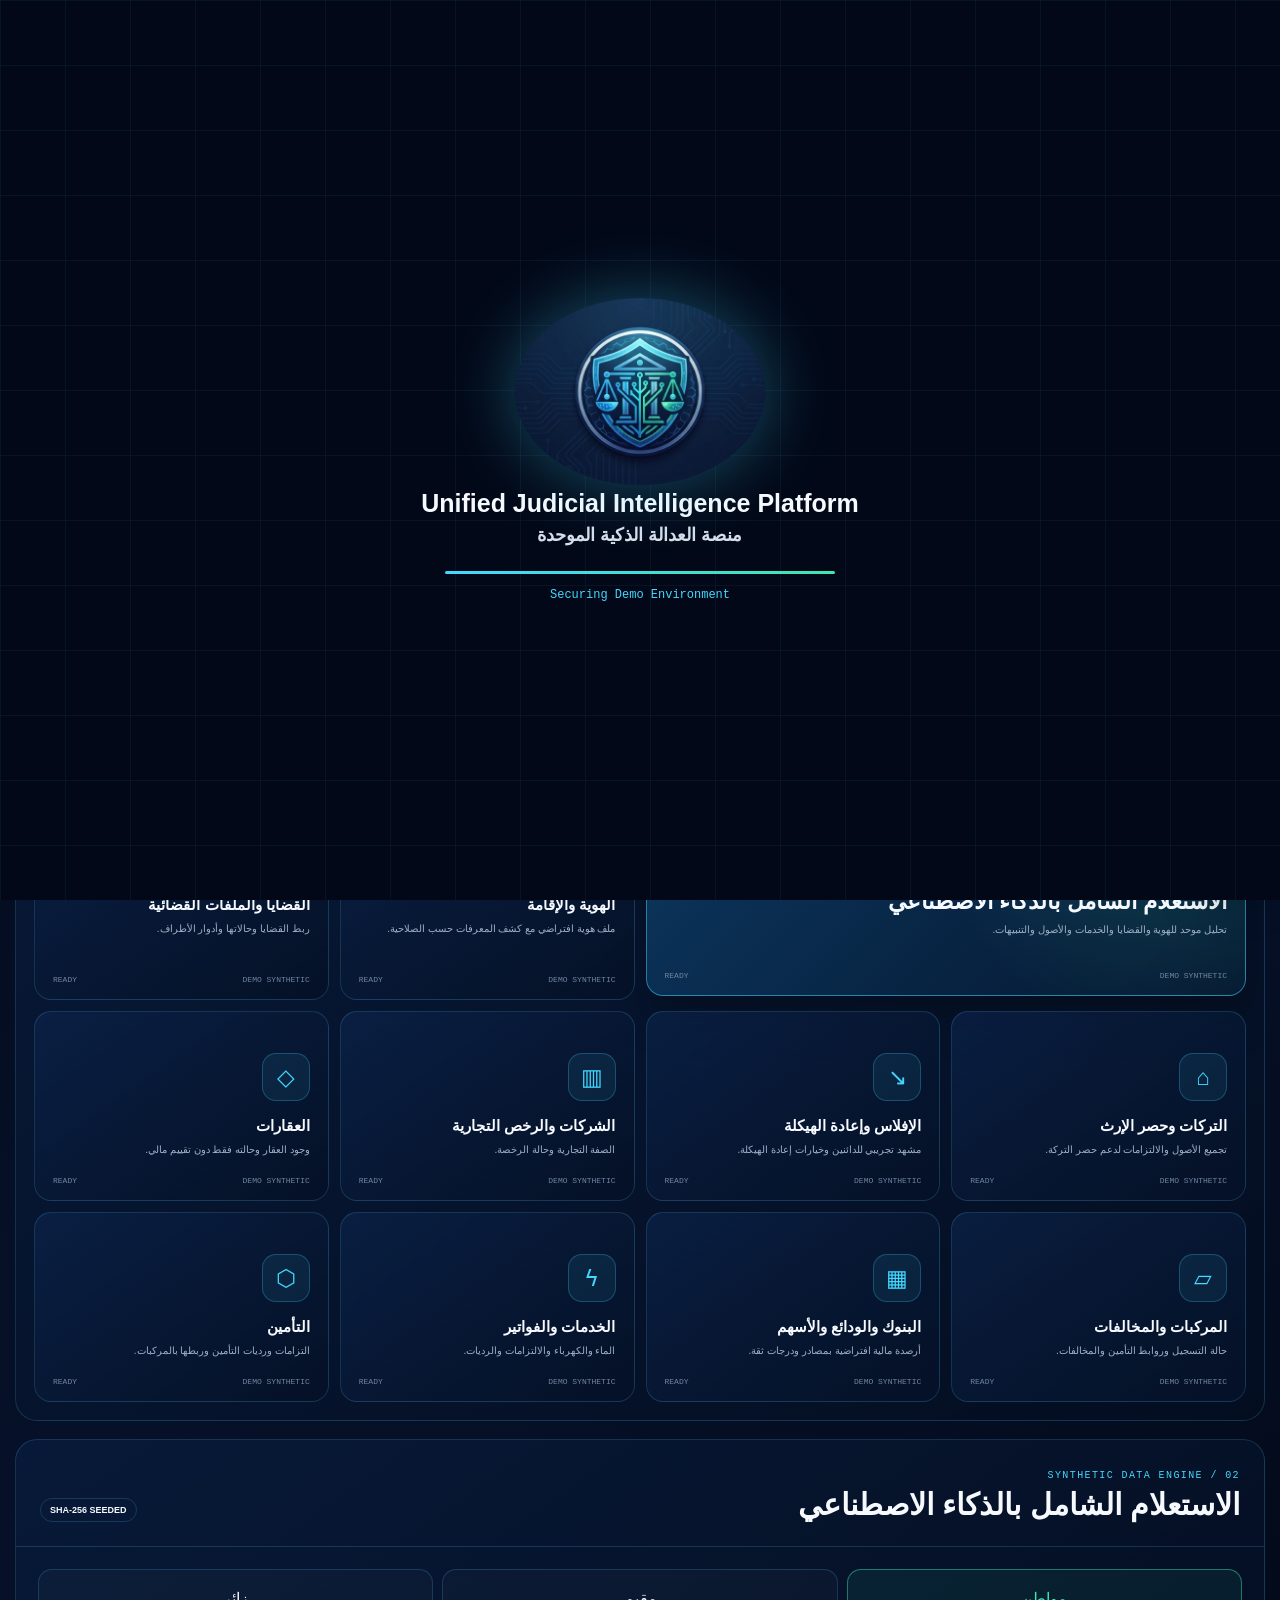
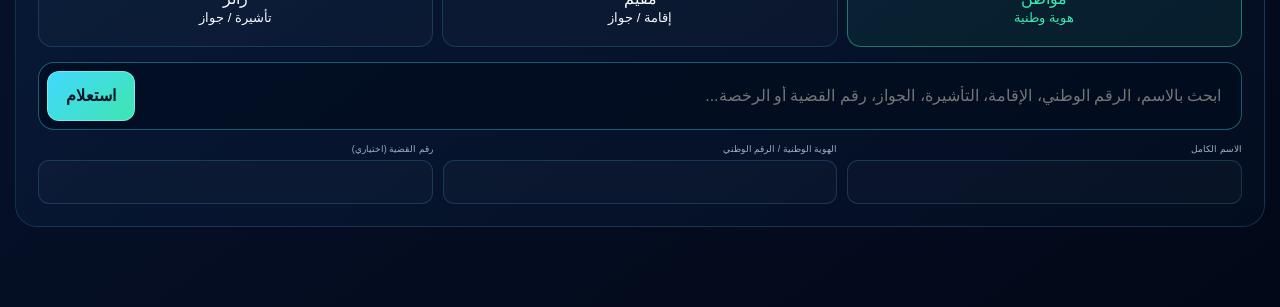
==== demo/standalone.html @ 2ad42916 "Launch cinematic UJIP Hub71 MVP" ====
<!doctype html>
<html lang="ar" dir="rtl">
<head>
<meta charset="utf-8" />
<meta name="viewport" content="width=device-width,initial-scale=1,viewport-fit=cover" />
<meta name="theme-color" content="#061129" />
<title>UJIP — Unified Judicial Intelligence Platform</title>
<style>
:root{--bg:#020817;--panel:#071831;--panel2:#0a2447;--line:rgba(90,202,255,.18);--cyan:#42d8ff;--emerald:#3ee6af;--amber:#ffc56e;--red:#ff758f;--text:#f6faff;--muted:#9eafc6;--r:22px}*{box-sizing:border-box}html{scroll-behavior:smooth}body{margin:0;min-width:320px;color:var(--text);font-family:Segoe UI,Tahoma,Arial,sans-serif;background:radial-gradient(circle at 85% 0,rgba(45,143,230,.2),transparent 34rem),linear-gradient(145deg,#020817,#061129 55%,#020817);overflow-x:hidden}body:before{content:"";position:fixed;inset:0;z-index:-1;background-image:linear-gradient(rgba(66,216,255,.035) 1px,transparent 1px),linear-gradient(90deg,rgba(66,216,255,.035) 1px,transparent 1px);background-size:44px 44px;mask-image:linear-gradient(#000,transparent)}button,input,select,textarea{font:inherit}button{color:inherit}.pre{position:fixed;inset:0;z-index:9999;display:grid;place-items:center;background:#020817;transition:.7s}.pre.hide{opacity:0;visibility:hidden}.pre:before{content:"";position:absolute;inset:0;background-image:linear-gradient(rgba(66,216,255,.06) 1px,transparent 1px),linear-gradient(90deg,rgba(66,216,255,.06) 1px,transparent 1px);background-size:65px 65px;animation:grid 6s linear infinite}.precore{position:relative;width:min(520px,90vw);text-align:center}.precore img{width:250px;border-radius:50%;filter:drop-shadow(0 0 35px rgba(66,216,255,.35));animation:float 2.8s ease-in-out infinite}.precore h1{font-size:25px;margin:0}.precore h2{font-size:18px;margin:6px 0;color:#d5dfeb}.bar{height:3px;margin:25px auto 14px;width:75%;background:rgba(255,255,255,.07);border-radius:99px;overflow:hidden}.bar i{display:block;height:100%;width:0;background:linear-gradient(90deg,var(--cyan),var(--emerald));animation:load 4.4s linear forwards}.step{font:12px ui-monospace,monospace;color:var(--cyan)}@keyframes load{to{width:100%}}@keyframes grid{to{background-position:65px 65px}}@keyframes float{50%{transform:translateY(-7px)}}header{position:sticky;top:0;z-index:50;height:74px;padding:0 22px;display:flex;align-items:center;justify-content:space-between;gap:14px;border-bottom:1px solid var(--line);background:rgba(2,8,23,.82);backdrop-filter:blur(20px)}header img{width:230px;height:68px;object-fit:cover;border-radius:14px}.head-actions{display:flex;align-items:center;gap:8px}.badge,.chip{display:inline-flex;align-items:center;border:1px solid var(--line);border-radius:999px;padding:6px 9px;font-size:9px;font-weight:800}.badge{color:var(--emerald);border-color:rgba(62,230,175,.25)}header button{height:40px;padding:0 13px;border:1px solid var(--line);border-radius:11px;background:rgba(255,255,255,.03);cursor:pointer}.wrap{width:min(1480px,calc(100% - 30px));margin:18px auto 80px}.hero{position:relative;min-height:390px;padding:55px;display:grid;grid-template-columns:1.25fr .75fr;align-items:center;overflow:hidden;border:1px solid var(--line);border-radius:30px;background:radial-gradient(circle at 85% 35%,rgba(66,216,255,.18),transparent 28rem),linear-gradient(135deg,rgba(11,38,78,.95),rgba(4,14,33,.95))}.hero h1{font-size:clamp(38px,5vw,76px);line-height:1.04;letter-spacing:-.05em;margin:15px 0}.hero p{max-width:760px;color:var(--muted);font-size:16px;line-height:1.9}.hero img{justify-self:end;width:430px;border-radius:50%;filter:drop-shadow(0 0 38px rgba(66,216,255,.25))}.eyebrow{font:10px ui-monospace,monospace;color:var(--cyan);letter-spacing:.14em}.metrics{display:flex;gap:10px;flex-wrap:wrap;margin-top:28px}.metrics div{min-width:120px;padding:13px;border:1px solid var(--line);border-radius:14px;background:rgba(2,12,29,.5)}.metrics strong{display:block;font-size:24px}.metrics span{color:var(--muted);font-size:9px}.notice{margin:15px 0;padding:14px 17px;display:flex;gap:12px;align-items:center;border:1px solid rgba(66,216,255,.2);border-radius:16px;background:rgba(7,24,49,.78)}.notice strong{font-size:11px}.notice p{margin:4px 0 0;color:var(--muted);font-size:9px}.section{margin-top:18px;border:1px solid var(--line);border-radius:var(--r);overflow:hidden;background:linear-gradient(145deg,rgba(9,28,60,.84),rgba(4,14,33,.94))}.sectitle{padding:24px;display:flex;align-items:end;justify-content:space-between;gap:20px;border-bottom:1px solid var(--line)}.sectitle h2{margin:5px 0 0;font-size:30px}.sectitle p{max-width:480px;margin:0;color:var(--muted);font-size:11px;line-height:1.8}.grid{padding:18px;display:grid;grid-template-columns:repeat(4,1fr);gap:11px}.card{position:relative;min-height:190px;padding:18px;text-align:start;border:1px solid var(--line);border-radius:17px;background:linear-gradient(145deg,rgba(12,37,77,.66),rgba(5,17,39,.92));cursor:pointer;transition:.2s}.card:hover,.card.active{transform:translateY(-4px);border-color:rgba(66,216,255,.5);box-shadow:0 20px 40px rgba(0,0,0,.25)}.card.main{grid-column:span 2;min-height:230px;background:radial-gradient(circle at 90% 10%,rgba(62,230,175,.17),transparent 16rem),linear-gradient(135deg,rgba(15,65,109,.82),rgba(5,23,48,.96))}.ico{width:48px;height:48px;display:grid;place-items:center;border:1px solid rgba(66,216,255,.25);border-radius:14px;color:var(--cyan);background:rgba(66,216,255,.08);font-size:23px}.card h3{margin:16px 0 7px;font-size:15px}.card.main h3{font-size:23px}.card p{margin:0;color:var(--muted);font-size:10px;line-height:1.65}.card footer{position:absolute;bottom:15px;left:18px;right:18px;display:flex;justify-content:space-between;color:#7085a1;font:8px ui-monospace,monospace}.searchbox{padding:22px}.types{display:grid;grid-template-columns:repeat(3,1fr);gap:9px}.types button{min-height:78px;border:1px solid var(--line);border-radius:14px;background:rgba(255,255,255,.025);cursor:pointer}.types button.active{border-color:rgba(62,230,175,.45);background:rgba(62,230,175,.07);color:var(--emerald)}.universal{margin-top:15px;padding:8px;display:flex;gap:8px;border:1px solid rgba(66,216,255,.38);border-radius:16px;background:rgba(2,13,31,.75)}.universal input{flex:1;min-width:0;height:50px;padding:0 12px;color:var(--text);border:0;outline:0;background:transparent}.primary{min-height:48px;padding:0 18px;border:1px solid rgba(174,247,255,.5);border-radius:12px;background:linear-gradient(135deg,var(--cyan),var(--emerald));color:#021626;font-weight:800;cursor:pointer}.fields{margin-top:14px;display:grid;grid-template-columns:repeat(3,1fr);gap:10px}.fields label{display:grid;gap:6px;color:var(--muted);font-size:9px}.fields input{height:44px;padding:0 12px;color:var(--text);border:1px solid var(--line);border-radius:11px;background:rgba(255,255,255,.025);outline:0}.results{display:none}.results.show{display:block}.stats{display:grid;grid-template-columns:repeat(5,1fr);gap:9px;margin-top:18px}.stat{padding:15px;border:1px solid var(--line);border-radius:15px;background:rgba(7,24,49,.8)}.stat span{color:var(--muted);font-size:8px}.stat strong{display:block;margin-top:10px;font-size:21px}.two{display:grid;grid-template-columns:1.55fr .65fr;gap:12px;margin-top:12px}.panel{border:1px solid var(--line);border-radius:18px;overflow:hidden;background:rgba(7,24,49,.86)}.panelhead{padding:15px 17px;display:flex;align-items:center;justify-content:space-between;border-bottom:1px solid var(--line)}.panelhead h3{margin:0;font-size:16px}.panelbody{padding:16px}.identity{display:grid;grid-template-columns:.7fr 1.3fr;gap:12px}.namebox{padding:18px;border:1px solid rgba(66,216,255,.2);border-radius:14px;background:rgba(66,216,255,.04)}.namebox small{color:var(--muted)}.namebox strong{display:block;margin:12px 0;font-size:26px}.details{display:grid;grid-template-columns:repeat(2,1fr);gap:8px}.detail{padding:10px;border:1px solid var(--line);border-radius:10px;background:rgba(255,255,255,.02)}.detail small{display:block;color:var(--muted);font-size:7px}.detail b{display:block;margin-top:5px;font-size:10px}.services{display:grid;grid-template-columns:repeat(2,1fr);gap:9px}.svc{position:relative;padding:13px;border:1px solid var(--line);border-radius:14px;background:rgba(255,255,255,.02)}.svc h4{margin:0 0 5px}.svc p{margin:5px 0;color:var(--muted);font-size:9px}.svc .amounts{display:grid;grid-template-columns:1fr 1fr;gap:7px;margin-top:10px}.svc .amounts div{padding:9px;border:1px solid var(--line);border-radius:9px}.svc .amounts span{display:block;color:var(--muted);font-size:7px}.svc .amounts strong{display:block;margin-top:5px}.red{color:var(--red)}.green{color:var(--emerald)}.summary{line-height:1.9;color:#d8e2ee;font-size:11px}.human{margin-top:12px;padding:11px;border:1px solid rgba(255,197,110,.2);border-radius:11px;color:var(--amber);background:rgba(255,197,110,.05);font-size:9px}.assistantBtn{position:fixed;right:22px;bottom:22px;z-index:80;width:58px;height:58px;border:1px solid rgba(174,247,255,.6);border-radius:18px;background:linear-gradient(135deg,var(--cyan),var(--emerald));color:#021626;font-size:25px;cursor:pointer;box-shadow:0 18px 45px rgba(0,0,0,.35)}.chat{position:fixed;inset:0;z-index:100;display:none}.chat.show{display:block}.shade{position:absolute;inset:0;background:rgba(0,5,15,.65);backdrop-filter:blur(7px)}.chatpanel{position:absolute;top:12px;bottom:12px;right:12px;width:min(440px,calc(100vw - 24px));display:grid;grid-template-rows:auto 1fr auto;border:1px solid rgba(66,216,255,.25);border-radius:23px;background:linear-gradient(#071831,#020a19);overflow:hidden}.chatpanel header{position:static;height:70px;padding:10px 13px}.chatbrand{display:flex;align-items:center;gap:9px}.chatbrand img{width:46px;height:46px;border-radius:12px}.chatbrand strong{display:block}.chatbrand span{font-size:7px;color:var(--emerald)}.close{width:36px;height:36px;padding:0}.msgs{padding:14px;overflow-y:auto;display:flex;flex-direction:column;gap:10px}.msg{max-width:85%;padding:10px;border:1px solid var(--line);border-radius:13px;background:rgba(255,255,255,.03);font-size:10px;line-height:1.7;white-space:pre-line}.msg.user{margin-right:auto;background:rgba(66,216,255,.08)}.composer{padding:10px;display:flex;gap:7px;border-top:1px solid var(--line)}.composer textarea{flex:1;resize:none;padding:10px;color:var(--text);border:1px solid var(--line);border-radius:11px;background:rgba(255,255,255,.025);outline:0}.report{display:none}.printBtn{margin-top:12px;width:100%}@media(max-width:1000px){.grid{grid-template-columns:repeat(3,1fr)}.stats{grid-template-columns:repeat(3,1fr)}.two{grid-template-columns:1fr}.hero{grid-template-columns:1fr}.hero img{position:absolute;opacity:.16;right:-50px;bottom:-20px}.report{display:none}}@media(max-width:700px){header{padding:0 10px}header img{width:150px}.badge{display:none}.wrap{width:calc(100% - 20px);margin-top:10px}.hero{min-height:420px;padding:24px;border-radius:22px}.hero h1{font-size:42px}.grid{grid-template-columns:1fr}.card.main{grid-column:auto}.sectitle{align-items:flex-start;flex-direction:column}.types{gap:6px}.types button{font-size:11px}.universal{flex-wrap:wrap}.universal input{flex-basis:100%}.universal .primary{width:100%}.fields{grid-template-columns:1fr}.stats{grid-template-columns:repeat(2,1fr)}.identity{grid-template-columns:1fr}.services{grid-template-columns:1fr}.assistantBtn{right:12px;bottom:12px}.chatpanel{top:auto;left:0;right:0;bottom:0;width:100%;height:90svh;border-radius:22px 22px 0 0}}@media print{body{background:white;color:#10223a}.pre,header,.hero,.notice,.section:not(.results),.stats,.assistantBtn,.chat{display:none!important}.wrap{width:100%;margin:0}.results.show{display:block}.two{display:block}.panel{display:none}.report{display:block;color:#10223a;padding:20px}.report img{width:220px}.report h1{border-bottom:2px solid #173b68;padding-bottom:12px}.report table{width:100%;border-collapse:collapse}.report th,.report td{padding:8px;border:1px solid #dce4ee;text-align:right}.report .wm{position:fixed;top:45%;left:15%;transform:rotate(-25deg);font-size:60px;color:rgba(20,65,105,.08);font-weight:900}}
</style>
</head>
<body>
<div class="pre" id="pre"><div class="precore"><img src="[data-uri]" alt="UJIP emblem"><h1>Unified Judicial Intelligence Platform</h1><h2>منصة العدالة الذكية الموحدة</h2><div class="bar"><i></i></div><div class="step" id="step">Initializing Synthetic Data Engine</div></div></div>
<header><img src="[data-uri]" alt="UJIP"><div class="head-actions"><span class="badge">● SYNTHETIC DEMO</span><select id="role" aria-label="الدور التشغيلي"><option>موظف قضائي</option><option>قاضٍ</option><option>مدير نظام</option><option>أمين إفلاس</option><option>مدقق</option></select></div></header>
<main class="wrap">
<section class="hero"><div><span class="eyebrow">JUDICIAL INTELLIGENCE / SAFE DEMO</span><h1>مركز الاستعلام القضائي الذكي</h1><p>واجهة موحدة تجمع وتحلل بيانات افتراضية من موصلات تجريبية متعددة، مع رقابة بشرية وسجل تدقيق لكل إجراء.</p><div class="metrics"><div><strong>11</strong><span>مسار استعلام</span></div><div><strong>100%</strong><span>بيانات افتراضية</span></div><div><strong>HITL</strong><span>مراجعة بشرية</span></div></div></div><img src="[data-uri]" alt="UJIP emblem"></section>
<div class="notice"><div>🛡️</div><div><strong>نسخة عرض آمنة</strong><p>جميع البيانات افتراضية بالكامل وغير مرتبطة بأي أشخاص حقيقيين أو سجلات رسمية أو قواعد بيانات حكومية. لا توجد تكاملات رسمية.</p></div></div>
<section class="section"><div class="sectitle"><div><span class="eyebrow">01 / INQUIRY MATRIX</span><h2>اختر مسار الاستعلام</h2></div><p>كل بطاقة تضبط مساحة البحث على سياق محدد. الاستعلام الشامل هو المسار الرئيسي.</p></div><div class="grid" id="cards"></div></section>
<section class="section" id="search"><div class="sectitle"><div><span class="eyebrow">02 / SYNTHETIC DATA ENGINE</span><h2 id="searchTitle">الاستعلام الشامل بالذكاء الاصطناعي</h2></div><span class="chip">SHA-256 SEEDED</span></div><div class="searchbox"><div class="types"><button class="active" data-person="citizen">مواطن<br><small>هوية وطنية</small></button><button data-person="resident">مقيم<br><small>إقامة / جواز</small></button><button data-person="visitor">زائر<br><small>تأشيرة / جواز</small></button></div><div class="universal"><input id="query" placeholder="ابحث بالاسم، الرقم الوطني، الإقامة، التأشيرة، الجواز، رقم القضية أو الرخصة..."><button class="primary" id="run">استعلام</button></div><div class="fields" id="fields"></div></div></section>
<section class="results" id="results"><div class="stats" id="stats"></div><div class="two"><div><section class="panel"><div class="panelhead"><h3>ملف الهوية</h3><span class="chip">SYNTHETIC</span></div><div class="panelbody identity" id="identity"></div></section><section class="panel" style="margin-top:12px"><div class="panelhead"><h3>كشوف حسابات الخدمات</h3><span class="chip">4 CONNECTORS</span></div><div class="panelbody services" id="services"></div></section></div><aside><section class="panel"><div class="panelhead"><h3>الملخص الذكي</h3><span class="chip" id="confidence"></span></div><div class="panelbody"><p class="summary" id="summary"></p><div class="human">⚠ يتطلب مراجعة بشرية — توصية ذكاء اصطناعي وليست قراراً قضائياً.</div><button class="primary printBtn" onclick="window.print()">طباعة / حفظ PDF</button></div></section></aside></div><article class="report" id="report"></article></section>
</main>
<button class="assistantBtn" id="chatOpen">💬</button><div class="chat" id="chat"><button class="shade" id="shade" aria-label="close"></button><aside class="chatpanel"><header><div class="chatbrand"><img src="[data-uri]" alt="UJIP app icon"><div><strong>مساعد UJIP الذكي</strong><span>LOCAL · OFFLINE · SYNTHETIC</span></div></div><button class="close" id="chatClose">✕</button></header><div class="msgs" id="msgs"><div class="msg">مرحباً، أنا مساعد UJIP الذكي. أشرح المنصة والملف التجريبي ومسارات التركات والإفلاس والمبادئ القانونية المحلية. لا أستخدم أي API خارجي.</div></div><div class="composer"><textarea id="ask" rows="2" placeholder="اسأل عن المنصة أو الملف أو مبدأ قانوني تجريبي..."></textarea><button class="primary" id="send">إرسال</button></div></aside></div>
<script>
const STEPS=['Initializing Synthetic Data Engine','Preparing Judicial AI Layer','Securing Demo Environment','Loading UJIP Workspace'];let si=0;setInterval(()=>{si=Math.min(si+1,3);document.getElementById('step').textContent=STEPS[si]},1000);setTimeout(()=>document.getElementById('pre').classList.add('hide'),4400);
const ITEMS=[['comprehensive','✦','الاستعلام الشامل بالذكاء الاصطناعي','تحليل موحد للهوية والقضايا والخدمات والأصول والتنبيهات.'],['identity','▣','الهوية والإقامة','ملف هوية افتراضي مع كشف المعرفات حسب الصلاحية.'],['cases','▤','القضايا والملفات القضائية','ربط القضايا وحالاتها وأدوار الأطراف.'],['estates','⌂','التركات وحصر الإرث','تجميع الأصول والالتزامات لدعم حصر التركة.'],['bankruptcy','↘','الإفلاس وإعادة الهيكلة','مشهد تجريبي للدائنين وخيارات إعادة الهيكلة.'],['companies','▥','الشركات والرخص التجارية','الصفة التجارية وحالة الرخصة.'],['properties','◇','العقارات','وجود العقار وحالته فقط دون تقييم مالي.'],['vehicles','▱','المركبات والمخالفات','حالة التسجيل وروابط التأمين والمخالفات.'],['banks','▦','البنوك والودائع والأسهم','أرصدة مالية افتراضية بمصادر ودرجات ثقة.'],['utilities','ϟ','الخدمات والفواتير','الماء والكهرباء والالتزامات والرديات.'],['insurance','⬡','التأمين','التزامات ورديات التأمين وربطها بالمركبات.']];const cards=document.getElementById('cards');ITEMS.forEach((x,i)=>{const b=document.createElement('button');b.className='card '+(i===0?'main active':'');b.innerHTML='<span class="ico">'+x[1]+'</span><h3>'+x[2]+'</h3><p>'+x[3]+'</p><footer><span>DEMO SYNTHETIC</span><span>READY</span></footer>';b.onclick=()=>{document.querySelectorAll('.card').forEach(c=>c.classList.remove('active'));b.classList.add('active');document.getElementById('searchTitle').textContent=x[2];document.getElementById('search').scrollIntoView()};cards.appendChild(b)});
let person='citizen',profile=null;const types=document.querySelectorAll('[data-person]');types.forEach(b=>b.onclick=()=>{types.forEach(x=>x.classList.remove('active'));b.classList.add('active');person=b.dataset.person;renderFields()});function renderFields(){const f=document.getElementById('fields');const common='<label>الاسم الكامل<input id="fname"></label>';if(person==='citizen')f.innerHTML=common+'<label>الهوية الوطنية / الرقم الوطني<input id="pid"></label><label>رقم القضية (اختياري)<input id="case"></label>';if(person==='resident')f.innerHTML=common+'<label>رقم الإقامة<input id="pid"></label><label>الرقم الموحد (اختياري)<input id="sid"></label><label>رقم الجواز (اختياري)<input id="passport"></label><label>رقم القضية (اختياري)<input id="case"></label>';if(person==='visitor')f.innerHTML=common+'<label>رقم التأشيرة<input id="pid"></label><label>رقم الجواز<input id="passport"></label><label>رقم الدخول (اختياري)<input id="sid"></label><label>رقم القضية (اختياري)<input id="case"></label>'}renderFields();
function norm(s){return(s||'').trim().replace(/[٠-٩]/g,d=>'٠١٢٣٤٥٦٧٨٩'.indexOf(d)).replace(/[أإآٱ]/g,'ا').replace(/ى/g,'ي').replace(/s+/g,' ').toLowerCase()}async function hash(s){const d=await crypto.subtle.digest('SHA-256',new TextEncoder().encode('ujip-demo::'+person+'::'+norm(s)));return[...new Uint8Array(d)].map(b=>b.toString(16).padStart(2,'0')).join('')}function rng(hex){let a=parseInt(hex.slice(0,8),16)>>>0;return()=>{a|=0;a=a+0x6D2B79F5|0;let t=Math.imul(a^a>>>15,1|a);t=t+Math.imul(t^t>>>7,61|t)^t;return((t^t>>>14)>>>0)/4294967296}}function pick(r,a){return a[Math.floor(r()*a.length)%a.length]}function int(r,a,b){return a+Math.floor(r()*(b-a+1))}function digits(r,n){let s='';while(n--)s+=Math.floor(r()*10);return s}function mask(s){return s.slice(0,3)+'••••••'+s.slice(-2)}
async function generate(raw){const h=await hash(raw),r=rng(h),isName=!/d/.test(raw);const first=['خالد','سالم','ناصر','فيصل','طارق','ماجد','سيف','يوسف','عمر','حمد'],fam=['الهاجري','الشامسي','المنصوري','الزعابي','الكتبي','البلوشي'];const name=isName?raw.trim():pick(r,first)+' '+pick(r,first)+' '+pick(r,fam);const id='784'+digits(r,12),caseCount=int(r,0,4);const services=['الماء','الكهرباء','شركات التأمين','مخالفات السير'].map((n,i)=>{const sr=rng(h+i+'55');const st=pick(sr,['لا توجد مستحقات','التزامات نشطة','ردية متاحة','تحتاج مراجعة','بانتظار الرد']);const due=st==='التزامات نشطة'||st==='تحتاج مراجعة'?int(sr,1,45)*50:0;const refund=st==='ردية متاحة'?int(sr,1,28)*25:0;return{name:n,status:st,due,refund,ref:mask(n.slice(0,2)+'-'+digits(sr,9)),confidence:int(sr,86,99)}});const due=services.reduce((a,s)=>a+s.due,0),refund=services.reduce((a,s)=>a+s.refund,0),banks=int(r,10000,280000),risk=caseCount>2||due>1800?'مرتفع':caseCount||due?'متوسط':'منخفض';return{h,name,id:mask(id),idFull:id,match:isName?int(r,98,100):100,person,cases:caseCount,services,due,refund,banks,risk,confidence:int(r,89,98),profileId:'UJIP-'+h.slice(0,8).toUpperCase()}}
function money(x){return new Intl.NumberFormat('en-US',{style:'currency',currency:'AED',maximumFractionDigits:0}).format(x)}function render(p){profile=p;document.getElementById('results').classList.add('show');document.getElementById('stats').innerHTML=[['نسبة التطابق',p.match+'%'],['القضايا',p.cases],['إجمالي الالتزامات',money(p.due)],['إجمالي الرديات',money(p.refund)],['السيولة التجريبية',money(p.banks)]].map(x=>'<div class="stat"><span>'+x[0]+'</span><strong>'+x[1]+'</strong></div>').join('');document.getElementById('identity').innerHTML='<div class="namebox"><small>الاسم المطابق</small><strong>'+p.name+'</strong><span class="chip">مطابقة مباشرة · '+p.match+'%</span></div><div class="details"><div class="detail"><small>معرف الملف</small><b>'+p.profileId+'</b></div><div class="detail"><small>نوع الشخص</small><b>'+({citizen:'مواطن',resident:'مقيم',visitor:'زائر'}[p.person])+'</b></div><div class="detail"><small>الهوية الافتراضية</small><b>'+p.id+'</b></div><div class="detail"><small>مستوى المخاطر</small><b>'+p.risk+'</b></div><div class="detail"><small>حالة السجل</small><b>نشط — تجريبي</b></div><div class="detail"><small>الدخل الشهري التجريبي</small><b>'+money(Math.round(p.banks/12/500)*500)+'</b></div></div>';document.getElementById('services').innerHTML=p.services.map(s=>'<article class="svc"><h4>'+s.name+'</h4><p>'+s.status+' · '+s.ref+' · '+s.confidence+'%</p><div class="amounts"><div><span>الالتزامات</span><strong class="red">'+money(s.due)+'</strong></div><div><span>الرديات</span><strong class="green">'+money(s.refund)+'</strong></div></div></article>').join('');document.getElementById('confidence').textContent=p.confidence+'% ثقة';const sum='تحليل تجريبي للملف '+p.profileId+' باسم «'+p.name+'» ('+p.match+'% تطابق). يرتبط بـ '+p.cases+' قضية، والتزامات خدمية بقيمة '+money(p.due)+' مقابل رديات '+money(p.refund)+'. الأصول العقارية والمركبات — إن وجدت — تظهر كوجود وحالة فقط دون تقييم مالي. مستوى المخاطر التجريبي: '+p.risk+'. هذا التحليل لا يمثل أي سجل رسمي.';document.getElementById('summary').textContent=sum;document.getElementById('report').innerHTML='<div class="wm">SYNTHETIC DATA</div><img src="[data-uri]"><h1>تقرير الاستعلام الشامل — نسخة عرض</h1><p><b>معرف الملف:</b> '+p.profileId+'</p><p><b>الاسم:</b> '+p.name+'</p><p>'+sum+'</p><h2>كشوف الخدمات</h2><table><tr><th>الخدمة</th><th>الحالة</th><th>الالتزامات</th><th>الرديات</th></tr>'+p.services.map(s=>'<tr><td>'+s.name+'</td><td>'+s.status+'</td><td>'+money(s.due)+'</td><td>'+money(s.refund)+'</td></tr>').join('')+'</table><p><b>تنبيه:</b> جميع البيانات افتراضية لأغراض العرض، ولا توجد شراكة رسمية أو تكامل حكومي ضمن هذه النسخة.</p>';document.getElementById('results').scrollIntoView()}
document.getElementById('run').onclick=async()=>{const raw=document.getElementById('query').value.trim()||(document.getElementById('fname')?.value.trim())||(document.getElementById('pid')?.value.trim());if(!raw){alert('أدخل اسماً أو رقماً صالحاً.');return}const b=document.getElementById('run');b.disabled=true;b.textContent='جارٍ التحليل…';render(await generate(raw));b.disabled=false;b.textContent='استعلام'};
const chat=document.getElementById('chat');document.getElementById('chatOpen').onclick=()=>chat.classList.add('show');document.getElementById('chatClose').onclick=()=>chat.classList.remove('show');document.getElementById('shade').onclick=()=>chat.classList.remove('show');function answer(q){q=q.toLowerCase();if(/خصوصية|سرية/.test(q))return'مبدأ الخصوصية — Demo Principle 1\n\nتُحجب المعرفات الحساسة افتراضياً ولا تُكشف إلا للمستخدم المخول مع تسجيل عملية الكشف.\n\nهذه إجابة تجريبية وليست استشارة قانونية. يجب الرجوع إلى النص الرسمي المعتمد.';if(/تركة|ارث|إرث/.test(q))return'مسار التركة يجمع الأصول والالتزامات والرديات ثم يحيل الملف للمراجعة البشرية قبل سداد الديون والتوزيع. العقارات والمركبات تظهر كوجود وحالة فقط.';if(/افلاس|إفلاس/.test(q))return'سيناريو الإفلاس يتيح لأمين الإفلاس مراجعة الدائنين والأصول المالية وتوصيات إعادة الهيكلة دون اعتماد آلي.';if(/مادة|قانون/.test(q))return'لا أملك النص الرسمي لهذه المادة داخل نسخة العرض الحالية، لكن يمكنني شرح المبدأ العام. هذه إجابة تجريبية وليست استشارة قانونية.';if(/نتيجة|ملف|ملخص/.test(q)&&profile)return document.getElementById('summary').textContent;return'يمكنني شرح المنصة والملف التجريبي والتركات والإفلاس والخدمات والمبادئ القانونية المحلية. لا أستخدم بيانات حقيقية ولا API خارجي.'}document.getElementById('send').onclick=()=>{const a=document.getElementById('ask'),q=a.value.trim();if(!q)return;const msgs=document.getElementById('msgs');msgs.insertAdjacentHTML('beforeend','<div class="msg user">'+q.replace(/</g,'&lt;')+'</div>');a.value='';setTimeout(()=>{msgs.insertAdjacentHTML('beforeend','<div class="msg">'+answer(q)+'</div>');msgs.scrollTop=msgs.scrollHeight},400)};
</script>
</body></html>
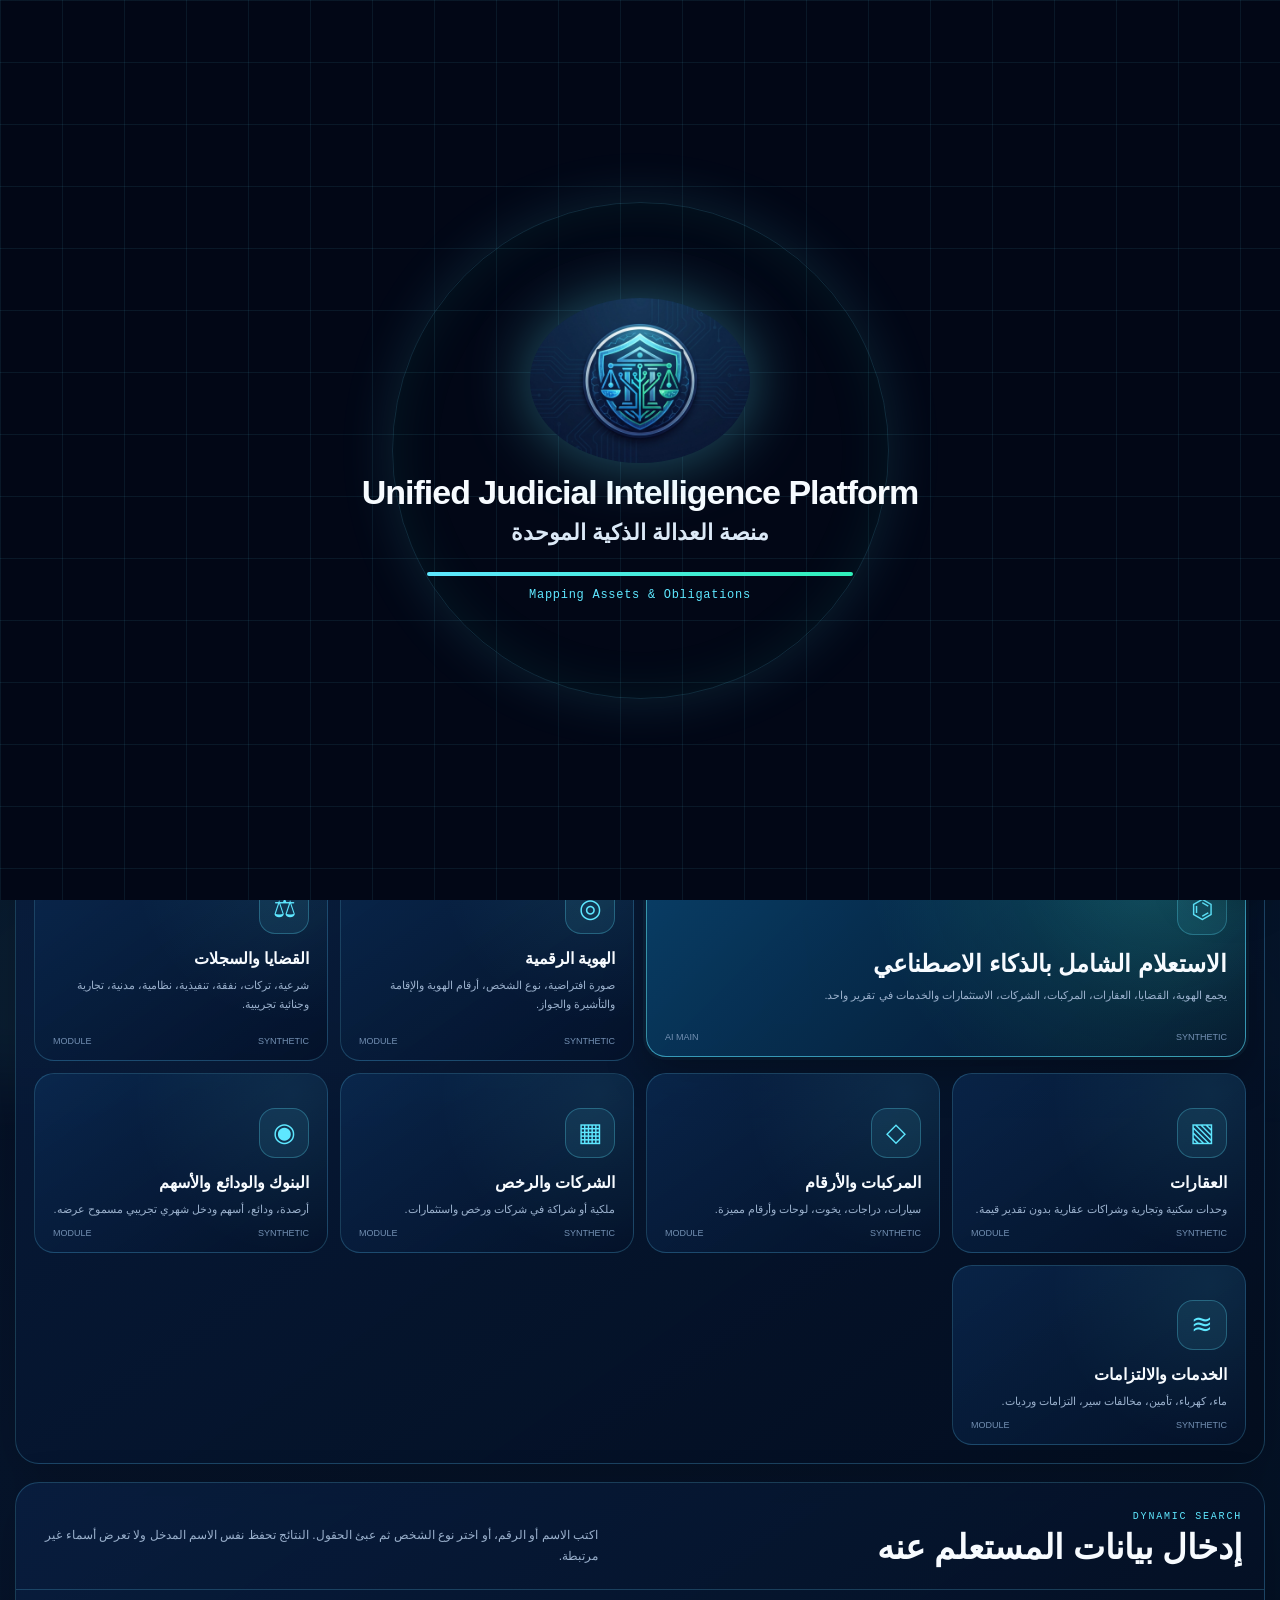
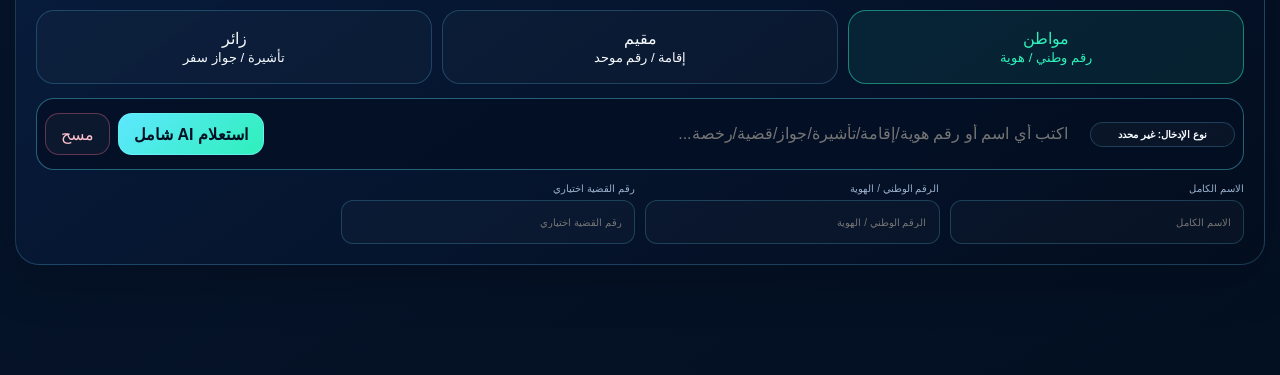
==== commit f1a5b89b: "Replace standalone demo with comprehensive inquiry v2" ====
--- a/demo/standalone.html
+++ b/demo/standalone.html
@@ -2,32 +2,82 @@
 <html lang="ar" dir="rtl">
 <head>
 <meta charset="utf-8" />
-<meta name="viewport" content="width=device-width,initial-scale=1,viewport-fit=cover" />
-<meta name="theme-color" content="#061129" />
-<title>UJIP — Unified Judicial Intelligence Platform</title>
+<meta name="viewport" content="width=device-width, initial-scale=1, viewport-fit=cover" />
+<meta name="theme-color" content="#06162e" />
+<title>UJIP — AI Comprehensive Inquiry</title>
 <style>
-:root{--bg:#020817;--panel:#071831;--panel2:#0a2447;--line:rgba(90,202,255,.18);--cyan:#42d8ff;--emerald:#3ee6af;--amber:#ffc56e;--red:#ff758f;--text:#f6faff;--muted:#9eafc6;--r:22px}*{box-sizing:border-box}html{scroll-behavior:smooth}body{margin:0;min-width:320px;color:var(--text);font-family:Segoe UI,Tahoma,Arial,sans-serif;background:radial-gradient(circle at 85% 0,rgba(45,143,230,.2),transparent 34rem),linear-gradient(145deg,#020817,#061129 55%,#020817);overflow-x:hidden}body:before{content:"";position:fixed;inset:0;z-index:-1;background-image:linear-gradient(rgba(66,216,255,.035) 1px,transparent 1px),linear-gradient(90deg,rgba(66,216,255,.035) 1px,transparent 1px);background-size:44px 44px;mask-image:linear-gradient(#000,transparent)}button,input,select,textarea{font:inherit}button{color:inherit}.pre{position:fixed;inset:0;z-index:9999;display:grid;place-items:center;background:#020817;transition:.7s}.pre.hide{opacity:0;visibility:hidden}.pre:before{content:"";position:absolute;inset:0;background-image:linear-gradient(rgba(66,216,255,.06) 1px,transparent 1px),linear-gradient(90deg,rgba(66,216,255,.06) 1px,transparent 1px);background-size:65px 65px;animation:grid 6s linear infinite}.precore{position:relative;width:min(520px,90vw);text-align:center}.precore img{width:250px;border-radius:50%;filter:drop-shadow(0 0 35px rgba(66,216,255,.35));animation:float 2.8s ease-in-out infinite}.precore h1{font-size:25px;margin:0}.precore h2{font-size:18px;margin:6px 0;color:#d5dfeb}.bar{height:3px;margin:25px auto 14px;width:75%;background:rgba(255,255,255,.07);border-radius:99px;overflow:hidden}.bar i{display:block;height:100%;width:0;background:linear-gradient(90deg,var(--cyan),var(--emerald));animation:load 4.4s linear forwards}.step{font:12px ui-monospace,monospace;color:var(--cyan)}@keyframes load{to{width:100%}}@keyframes grid{to{background-position:65px 65px}}@keyframes float{50%{transform:translateY(-7px)}}header{position:sticky;top:0;z-index:50;height:74px;padding:0 22px;display:flex;align-items:center;justify-content:space-between;gap:14px;border-bottom:1px solid var(--line);background:rgba(2,8,23,.82);backdrop-filter:blur(20px)}header img{width:230px;height:68px;object-fit:cover;border-radius:14px}.head-actions{display:flex;align-items:center;gap:8px}.badge,.chip{display:inline-flex;align-items:center;border:1px solid var(--line);border-radius:999px;padding:6px 9px;font-size:9px;font-weight:800}.badge{color:var(--emerald);border-color:rgba(62,230,175,.25)}header button{height:40px;padding:0 13px;border:1px solid var(--line);border-radius:11px;background:rgba(255,255,255,.03);cursor:pointer}.wrap{width:min(1480px,calc(100% - 30px));margin:18px auto 80px}.hero{position:relative;min-height:390px;padding:55px;display:grid;grid-template-columns:1.25fr .75fr;align-items:center;overflow:hidden;border:1px solid var(--line);border-radius:30px;background:radial-gradient(circle at 85% 35%,rgba(66,216,255,.18),transparent 28rem),linear-gradient(135deg,rgba(11,38,78,.95),rgba(4,14,33,.95))}.hero h1{font-size:clamp(38px,5vw,76px);line-height:1.04;letter-spacing:-.05em;margin:15px 0}.hero p{max-width:760px;color:var(--muted);font-size:16px;line-height:1.9}.hero img{justify-self:end;width:430px;border-radius:50%;filter:drop-shadow(0 0 38px rgba(66,216,255,.25))}.eyebrow{font:10px ui-monospace,monospace;color:var(--cyan);letter-spacing:.14em}.metrics{display:flex;gap:10px;flex-wrap:wrap;margin-top:28px}.metrics div{min-width:120px;padding:13px;border:1px solid var(--line);border-radius:14px;background:rgba(2,12,29,.5)}.metrics strong{display:block;font-size:24px}.metrics span{color:var(--muted);font-size:9px}.notice{margin:15px 0;padding:14px 17px;display:flex;gap:12px;align-items:center;border:1px solid rgba(66,216,255,.2);border-radius:16px;background:rgba(7,24,49,.78)}.notice strong{font-size:11px}.notice p{margin:4px 0 0;color:var(--muted);font-size:9px}.section{margin-top:18px;border:1px solid var(--line);border-radius:var(--r);overflow:hidden;background:linear-gradient(145deg,rgba(9,28,60,.84),rgba(4,14,33,.94))}.sectitle{padding:24px;display:flex;align-items:end;justify-content:space-between;gap:20px;border-bottom:1px solid var(--line)}.sectitle h2{margin:5px 0 0;font-size:30px}.sectitle p{max-width:480px;margin:0;color:var(--muted);font-size:11px;line-height:1.8}.grid{padding:18px;display:grid;grid-template-columns:repeat(4,1fr);gap:11px}.card{position:relative;min-height:190px;padding:18px;text-align:start;border:1px solid var(--line);border-radius:17px;background:linear-gradient(145deg,rgba(12,37,77,.66),rgba(5,17,39,.92));cursor:pointer;transition:.2s}.card:hover,.card.active{transform:translateY(-4px);border-color:rgba(66,216,255,.5);box-shadow:0 20px 40px rgba(0,0,0,.25)}.card.main{grid-column:span 2;min-height:230px;background:radial-gradient(circle at 90% 10%,rgba(62,230,175,.17),transparent 16rem),linear-gradient(135deg,rgba(15,65,109,.82),rgba(5,23,48,.96))}.ico{width:48px;height:48px;display:grid;place-items:center;border:1px solid rgba(66,216,255,.25);border-radius:14px;color:var(--cyan);background:rgba(66,216,255,.08);font-size:23px}.card h3{margin:16px 0 7px;font-size:15px}.card.main h3{font-size:23px}.card p{margin:0;color:var(--muted);font-size:10px;line-height:1.65}.card footer{position:absolute;bottom:15px;left:18px;right:18px;display:flex;justify-content:space-between;color:#7085a1;font:8px ui-monospace,monospace}.searchbox{padding:22px}.types{display:grid;grid-template-columns:repeat(3,1fr);gap:9px}.types button{min-height:78px;border:1px solid var(--line);border-radius:14px;background:rgba(255,255,255,.025);cursor:pointer}.types button.active{border-color:rgba(62,230,175,.45);background:rgba(62,230,175,.07);color:var(--emerald)}.universal{margin-top:15px;padding:8px;display:flex;gap:8px;border:1px solid rgba(66,216,255,.38);border-radius:16px;background:rgba(2,13,31,.75)}.universal input{flex:1;min-width:0;height:50px;padding:0 12px;color:var(--text);border:0;outline:0;background:transparent}.primary{min-height:48px;padding:0 18px;border:1px solid rgba(174,247,255,.5);border-radius:12px;background:linear-gradient(135deg,var(--cyan),var(--emerald));color:#021626;font-weight:800;cursor:pointer}.fields{margin-top:14px;display:grid;grid-template-columns:repeat(3,1fr);gap:10px}.fields label{display:grid;gap:6px;color:var(--muted);font-size:9px}.fields input{height:44px;padding:0 12px;color:var(--text);border:1px solid var(--line);border-radius:11px;background:rgba(255,255,255,.025);outline:0}.results{display:none}.results.show{display:block}.stats{display:grid;grid-template-columns:repeat(5,1fr);gap:9px;margin-top:18px}.stat{padding:15px;border:1px solid var(--line);border-radius:15px;background:rgba(7,24,49,.8)}.stat span{color:var(--muted);font-size:8px}.stat strong{display:block;margin-top:10px;font-size:21px}.two{display:grid;grid-template-columns:1.55fr .65fr;gap:12px;margin-top:12px}.panel{border:1px solid var(--line);border-radius:18px;overflow:hidden;background:rgba(7,24,49,.86)}.panelhead{padding:15px 17px;display:flex;align-items:center;justify-content:space-between;border-bottom:1px solid var(--line)}.panelhead h3{margin:0;font-size:16px}.panelbody{padding:16px}.identity{display:grid;grid-template-columns:.7fr 1.3fr;gap:12px}.namebox{padding:18px;border:1px solid rgba(66,216,255,.2);border-radius:14px;background:rgba(66,216,255,.04)}.namebox small{color:var(--muted)}.namebox strong{display:block;margin:12px 0;font-size:26px}.details{display:grid;grid-template-columns:repeat(2,1fr);gap:8px}.detail{padding:10px;border:1px solid var(--line);border-radius:10px;background:rgba(255,255,255,.02)}.detail small{display:block;color:var(--muted);font-size:7px}.detail b{display:block;margin-top:5px;font-size:10px}.services{display:grid;grid-template-columns:repeat(2,1fr);gap:9px}.svc{position:relative;padding:13px;border:1px solid var(--line);border-radius:14px;background:rgba(255,255,255,.02)}.svc h4{margin:0 0 5px}.svc p{margin:5px 0;color:var(--muted);font-size:9px}.svc .amounts{display:grid;grid-template-columns:1fr 1fr;gap:7px;margin-top:10px}.svc .amounts div{padding:9px;border:1px solid var(--line);border-radius:9px}.svc .amounts span{display:block;color:var(--muted);font-size:7px}.svc .amounts strong{display:block;margin-top:5px}.red{color:var(--red)}.green{color:var(--emerald)}.summary{line-height:1.9;color:#d8e2ee;font-size:11px}.human{margin-top:12px;padding:11px;border:1px solid rgba(255,197,110,.2);border-radius:11px;color:var(--amber);background:rgba(255,197,110,.05);font-size:9px}.assistantBtn{position:fixed;right:22px;bottom:22px;z-index:80;width:58px;height:58px;border:1px solid rgba(174,247,255,.6);border-radius:18px;background:linear-gradient(135deg,var(--cyan),var(--emerald));color:#021626;font-size:25px;cursor:pointer;box-shadow:0 18px 45px rgba(0,0,0,.35)}.chat{position:fixed;inset:0;z-index:100;display:none}.chat.show{display:block}.shade{position:absolute;inset:0;background:rgba(0,5,15,.65);backdrop-filter:blur(7px)}.chatpanel{position:absolute;top:12px;bottom:12px;right:12px;width:min(440px,calc(100vw - 24px));display:grid;grid-template-rows:auto 1fr auto;border:1px solid rgba(66,216,255,.25);border-radius:23px;background:linear-gradient(#071831,#020a19);overflow:hidden}.chatpanel header{position:static;height:70px;padding:10px 13px}.chatbrand{display:flex;align-items:center;gap:9px}.chatbrand img{width:46px;height:46px;border-radius:12px}.chatbrand strong{display:block}.chatbrand span{font-size:7px;color:var(--emerald)}.close{width:36px;height:36px;padding:0}.msgs{padding:14px;overflow-y:auto;display:flex;flex-direction:column;gap:10px}.msg{max-width:85%;padding:10px;border:1px solid var(--line);border-radius:13px;background:rgba(255,255,255,.03);font-size:10px;line-height:1.7;white-space:pre-line}.msg.user{margin-right:auto;background:rgba(66,216,255,.08)}.composer{padding:10px;display:flex;gap:7px;border-top:1px solid var(--line)}.composer textarea{flex:1;resize:none;padding:10px;color:var(--text);border:1px solid var(--line);border-radius:11px;background:rgba(255,255,255,.025);outline:0}.report{display:none}.printBtn{margin-top:12px;width:100%}@media(max-width:1000px){.grid{grid-template-columns:repeat(3,1fr)}.stats{grid-template-columns:repeat(3,1fr)}.two{grid-template-columns:1fr}.hero{grid-template-columns:1fr}.hero img{position:absolute;opacity:.16;right:-50px;bottom:-20px}.report{display:none}}@media(max-width:700px){header{padding:0 10px}header img{width:150px}.badge{display:none}.wrap{width:calc(100% - 20px);margin-top:10px}.hero{min-height:420px;padding:24px;border-radius:22px}.hero h1{font-size:42px}.grid{grid-template-columns:1fr}.card.main{grid-column:auto}.sectitle{align-items:flex-start;flex-direction:column}.types{gap:6px}.types button{font-size:11px}.universal{flex-wrap:wrap}.universal input{flex-basis:100%}.universal .primary{width:100%}.fields{grid-template-columns:1fr}.stats{grid-template-columns:repeat(2,1fr)}.identity{grid-template-columns:1fr}.services{grid-template-columns:1fr}.assistantBtn{right:12px;bottom:12px}.chatpanel{top:auto;left:0;right:0;bottom:0;width:100%;height:90svh;border-radius:22px 22px 0 0}}@media print{body{background:white;color:#10223a}.pre,header,.hero,.notice,.section:not(.results),.stats,.assistantBtn,.chat{display:none!important}.wrap{width:100%;margin:0}.results.show{display:block}.two{display:block}.panel{display:none}.report{display:block;color:#10223a;padding:20px}.report img{width:220px}.report h1{border-bottom:2px solid #173b68;padding-bottom:12px}.report table{width:100%;border-collapse:collapse}.report th,.report td{padding:8px;border:1px solid #dce4ee;text-align:right}.report .wm{position:fixed;top:45%;left:15%;transform:rotate(-25deg);font-size:60px;color:rgba(20,65,105,.08);font-weight:900}}
+:root{
+  --bg:#031022;--bg2:#061a35;--panel:rgba(7,24,52,.78);--panel2:rgba(10,37,73,.88);--line:rgba(99,214,255,.22);
+  --cyan:#5ee7ff;--cyan2:#2aa8ff;--emerald:#2ff0ba;--gold:#f4c46d;--red:#ff6e91;--text:#f7fbff;--muted:#9ab0cc;--paper:#f8fbff;--ink:#0c1d35;
+  --shadow:0 24px 70px rgba(0,0,0,.38);--r:24px;--safe-bottom:env(safe-area-inset-bottom,0px)
+}
+*{box-sizing:border-box} html{scroll-behavior:smooth} body{margin:0;min-width:320px;color:var(--text);font-family:"Segoe UI",Tahoma,Arial,sans-serif;background:
+radial-gradient(circle at 15% 5%,rgba(45,168,255,.20),transparent 25rem),radial-gradient(circle at 85% 10%,rgba(47,240,186,.12),transparent 28rem),linear-gradient(145deg,#020716,#06142b 50%,#031022);overflow-x:hidden}
+body:before{content:"";position:fixed;inset:0;pointer-events:none;z-index:-2;background-image:linear-gradient(rgba(94,231,255,.045) 1px,transparent 1px),linear-gradient(90deg,rgba(94,231,255,.045) 1px,transparent 1px);background-size:42px 42px;mask-image:linear-gradient(#000 30%,transparent)}
+body:after{content:"";position:fixed;inset:-20%;z-index:-1;pointer-events:none;background:conic-gradient(from 120deg at 55% 45%,transparent,rgba(94,231,255,.08),transparent,rgba(47,240,186,.06),transparent);filter:blur(34px);animation:mesh 18s linear infinite}@keyframes mesh{to{transform:rotate(360deg)}}
+button,input,select,textarea{font:inherit} button{color:inherit}.ltr{direction:ltr}.mono{font-family:ui-monospace,SFMono-Regular,Consolas,monospace}.hidden{display:none!important}.green{color:var(--emerald)}.red{color:var(--red)}.gold{color:var(--gold)}.cyan{color:var(--cyan)}
+.preloader{position:fixed;inset:0;z-index:9999;display:grid;place-items:center;background:#020716;transition:opacity .7s,visibility .7s}.preloader.hide{opacity:0;visibility:hidden}.preloader:before{content:"";position:absolute;inset:0;background-image:linear-gradient(rgba(94,231,255,.08) 1px,transparent 1px),linear-gradient(90deg,rgba(94,231,255,.08) 1px,transparent 1px);background-size:62px 62px;animation:gridmove 5s linear infinite}.preloader:after{content:"";position:absolute;width:55vmin;height:55vmin;border:1px solid rgba(94,231,255,.16);border-radius:50%;box-shadow:0 0 55px rgba(94,231,255,.13),inset 0 0 55px rgba(47,240,186,.08);animation:pulse 2.6s ease-in-out infinite}.precore{position:relative;text-align:center;width:min(560px,90vw);z-index:2}.precore img{width:220px;max-width:55vw;border-radius:50%;filter:drop-shadow(0 0 32px rgba(94,231,255,.38));animation:float 3s ease-in-out infinite}.precore h1{margin:6px 0 0;font-size:clamp(22px,4vw,34px);letter-spacing:-.03em}.precore h2{margin:8px 0;color:#dce9f7;font-size:clamp(16px,3vw,22px)}.loadbar{height:4px;width:76%;margin:26px auto 12px;border-radius:999px;background:rgba(255,255,255,.08);overflow:hidden}.loadbar i{display:block;height:100%;width:0;background:linear-gradient(90deg,var(--cyan),var(--emerald));animation:load 4.7s linear forwards}.step{font-size:12px;color:var(--cyan);letter-spacing:.06em}@keyframes gridmove{to{background-position:62px 62px}}@keyframes load{to{width:100%}}@keyframes pulse{50%{transform:scale(1.06)}}@keyframes float{50%{transform:translateY(-8px)}}
+.app{min-height:100svh}.topbar{position:sticky;top:0;z-index:50;display:flex;align-items:center;justify-content:space-between;gap:16px;min-height:78px;padding:10px 22px;border-bottom:1px solid var(--line);background:rgba(2,8,20,.82);backdrop-filter:blur(20px)}.brand{display:flex;align-items:center;gap:12px;min-width:0}.brand img{width:210px;height:58px;object-fit:cover;border-radius:16px;border:1px solid rgba(94,231,255,.12);background:rgba(255,255,255,.03)}.brand small{display:block;color:var(--muted);font-size:10px}.actions{display:flex;align-items:center;gap:8px;flex-wrap:wrap}.pill,.status{display:inline-flex;align-items:center;gap:6px;border:1px solid var(--line);border-radius:999px;padding:6px 10px;font-size:10px;font-weight:800;background:rgba(255,255,255,.03)}.status{color:var(--emerald);border-color:rgba(47,240,186,.32)}.btn{border:1px solid var(--line);background:rgba(255,255,255,.035);border-radius:14px;min-height:42px;padding:0 15px;cursor:pointer;transition:.2s}.btn:hover{border-color:rgba(94,231,255,.55);box-shadow:0 0 0 4px rgba(94,231,255,.06)}.primary{border-color:rgba(122,243,255,.55);background:linear-gradient(135deg,var(--cyan),var(--emerald));color:#031022;font-weight:900}.danger{border-color:rgba(255,110,145,.35);color:#ffc3cf}.wrap{width:min(1500px,calc(100% - 30px));margin:18px auto 110px}.hero{position:relative;overflow:hidden;display:grid;grid-template-columns:1.1fr .9fr;gap:20px;align-items:center;min-height:385px;border:1px solid var(--line);border-radius:32px;padding:48px;background:radial-gradient(circle at 85% 25%,rgba(94,231,255,.18),transparent 25rem),linear-gradient(135deg,rgba(8,37,78,.93),rgba(3,13,30,.96));box-shadow:var(--shadow)}.hero:before{content:"";position:absolute;inset:0;background:linear-gradient(110deg,transparent 0 35%,rgba(94,231,255,.07) 38%,transparent 42%);animation:beam 7s ease-in-out infinite}.hero>*{position:relative}.eyebrow{font-size:10px;letter-spacing:.18em;color:var(--cyan);font-family:ui-monospace,Consolas,monospace}.hero h1{font-size:clamp(36px,5vw,74px);line-height:1.05;letter-spacing:-.055em;margin:14px 0}.hero p{max-width:760px;color:var(--muted);font-size:16px;line-height:1.9}.heroLogo{justify-self:end;display:grid;place-items:center;width:min(430px,80vw);aspect-ratio:1;border-radius:50%;background:radial-gradient(circle,rgba(94,231,255,.12),transparent 65%)}.heroLogo img{width:100%;border-radius:50%;filter:drop-shadow(0 0 42px rgba(94,231,255,.22))}.quick{display:flex;gap:10px;flex-wrap:wrap;margin-top:26px}.quick .btn{min-height:50px}.disclaimer{margin:16px 0;padding:14px 17px;border:1px solid rgba(244,196,109,.22);background:rgba(244,196,109,.06);border-radius:18px;color:#f5dfb2;font-size:12px;line-height:1.75}@keyframes beam{50%{transform:translateX(20%)}}
+.section{margin-top:18px;border:1px solid var(--line);border-radius:var(--r);overflow:hidden;background:linear-gradient(145deg,rgba(9,31,66,.82),rgba(3,13,30,.94));box-shadow:0 16px 50px rgba(0,0,0,.18)}.sectionHead{display:flex;align-items:flex-end;justify-content:space-between;gap:16px;padding:22px;border-bottom:1px solid var(--line)}.sectionHead h2{margin:4px 0 0;font-size:clamp(22px,3vw,34px)}.sectionHead p{margin:0;color:var(--muted);font-size:12px;line-height:1.75;max-width:560px}.grid{display:grid;grid-template-columns:repeat(4,1fr);gap:12px;padding:18px}.inquiryCard{position:relative;min-height:180px;text-align:start;border:1px solid var(--line);border-radius:20px;padding:18px;background:linear-gradient(145deg,rgba(12,48,91,.62),rgba(4,18,42,.92));cursor:pointer;transition:.22s;overflow:hidden}.inquiryCard:before{content:"";position:absolute;inset:-1px;background:radial-gradient(circle at 88% 12%,rgba(94,231,255,.14),transparent 10rem);opacity:.55}.inquiryCard>*{position:relative}.inquiryCard:hover,.inquiryCard.active{transform:translateY(-4px);border-color:rgba(94,231,255,.55);box-shadow:0 18px 40px rgba(0,0,0,.28),0 0 0 3px rgba(94,231,255,.05)}.inquiryCard.main{grid-column:span 2;min-height:225px;background:radial-gradient(circle at 85% 8%,rgba(47,240,186,.18),transparent 18rem),linear-gradient(135deg,rgba(10,75,118,.8),rgba(4,18,42,.96))}.icon{width:50px;height:50px;display:grid;place-items:center;border:1px solid rgba(94,231,255,.28);border-radius:16px;background:rgba(94,231,255,.08);color:var(--cyan);font-size:26px}.inquiryCard h3{margin:15px 0 8px;font-size:16px}.inquiryCard.main h3{font-size:24px}.inquiryCard p{margin:0;color:var(--muted);font-size:11px;line-height:1.7}.inquiryCard footer{position:absolute;left:18px;right:18px;bottom:14px;display:flex;align-items:center;justify-content:space-between;color:#7491b4;font-size:9px}.searchPanel{padding:20px}.types{display:grid;grid-template-columns:repeat(3,1fr);gap:10px}.types button{min-height:74px;border:1px solid var(--line);border-radius:18px;background:rgba(255,255,255,.025);cursor:pointer}.types button.active{border-color:rgba(47,240,186,.48);background:rgba(47,240,186,.08);color:var(--emerald)}.universal{margin-top:14px;display:flex;gap:8px;align-items:center;border:1px solid rgba(94,231,255,.38);border-radius:18px;background:rgba(3,15,35,.75);padding:8px}.universal input{flex:1;min-width:0;height:54px;padding:0 14px;border:0;outline:0;color:var(--text);background:transparent}.detect{min-width:145px;justify-content:center}.fields{margin-top:13px;display:grid;grid-template-columns:repeat(4,1fr);gap:10px}.fields label{display:grid;gap:6px;color:var(--muted);font-size:10px}.fields input{height:44px;padding:0 12px;color:var(--text);border:1px solid var(--line);border-radius:12px;background:rgba(255,255,255,.025);outline:0}.results{display:none}.results.show{display:block}.kpis{display:grid;grid-template-columns:repeat(6,1fr);gap:10px;margin-top:16px}.kpi{padding:14px;border:1px solid var(--line);border-radius:17px;background:rgba(7,24,52,.72)}.kpi span{font-size:9px;color:var(--muted)}.kpi strong{display:block;margin-top:8px;font-size:20px}.layout{display:grid;grid-template-columns:1.05fr .95fr;gap:14px;margin-top:14px}.panel{border:1px solid var(--line);border-radius:22px;background:rgba(7,24,52,.75);overflow:hidden}.panelHead{padding:15px 18px;display:flex;align-items:center;justify-content:space-between;border-bottom:1px solid var(--line)}.panelHead h3{margin:0;font-size:17px}.panelBody{padding:16px}.idLayout{display:grid;grid-template-columns:220px 1fr;gap:14px}.digitalCard{position:relative;min-height:300px;border:1px solid rgba(94,231,255,.26);border-radius:22px;padding:16px;background:linear-gradient(160deg,rgba(94,231,255,.09),rgba(47,240,186,.05),rgba(255,255,255,.02));overflow:hidden}.digitalCard:before{content:"DIGITAL IDENTITY";position:absolute;top:64px;right:-34px;transform:rotate(90deg);font:700 10px ui-monospace;color:rgba(94,231,255,.18)}.avatar{width:120px;height:120px;border-radius:22px;margin:8px auto 14px;display:block;border:1px solid rgba(94,231,255,.35);background:#07204a}.digitalCard h4{text-align:center;margin:10px 0 4px;font-size:20px}.digitalCard p{text-align:center;color:var(--muted);font-size:10px;line-height:1.7}.qr{margin:14px auto 0;width:92px;height:92px;border-radius:10px;background:repeating-linear-gradient(45deg,rgba(94,231,255,.75) 0 5px,transparent 5px 9px),repeating-linear-gradient(-45deg,rgba(47,240,186,.7) 0 4px,transparent 4px 11px);opacity:.55}.details{display:grid;grid-template-columns:repeat(2,1fr);gap:9px}.detail{padding:11px;border:1px solid var(--line);border-radius:13px;background:rgba(255,255,255,.025)}.detail small{display:block;color:var(--muted);font-size:8px}.detail b{display:block;margin-top:5px;font-size:12px}.subgrid{display:grid;grid-template-columns:repeat(2,1fr);gap:10px}.asset{padding:13px;border:1px solid var(--line);border-radius:16px;background:rgba(255,255,255,.025)}.asset h4{margin:0 0 7px;font-size:14px}.asset p{margin:5px 0;color:var(--muted);font-size:10px;line-height:1.65}.minirow{display:flex;gap:6px;flex-wrap:wrap;margin-top:8px}.tag{font-size:8px;border:1px solid var(--line);border-radius:999px;padding:5px 8px;background:rgba(255,255,255,.03)}.caseItem{padding:13px;border:1px solid var(--line);border-radius:15px;background:rgba(255,255,255,.025);margin-bottom:9px}.caseItem h4{margin:0 0 6px}.caseMeta{display:grid;grid-template-columns:repeat(3,1fr);gap:7px;color:var(--muted);font-size:9px}.aiBox{line-height:1.8;color:#d8e7f7;font-size:12px}.aiBox ul{padding-inline-start:20px}.human{margin-top:12px;padding:12px;border:1px solid rgba(244,196,109,.28);border-radius:15px;background:rgba(244,196,109,.06);color:#f8dba0;font-size:11px;line-height:1.75}.printActions{display:flex;gap:8px;flex-wrap:wrap;margin-top:14px}.chatBtn{position:fixed;right:22px;bottom:calc(22px + var(--safe-bottom));z-index:80;width:60px;height:60px;border:1px solid rgba(122,243,255,.62);border-radius:20px;background:linear-gradient(135deg,var(--cyan),var(--emerald));color:#031022;font-size:25px;cursor:pointer;box-shadow:0 18px 45px rgba(0,0,0,.34)}.chat{position:fixed;inset:0;z-index:100;display:none}.chat.show{display:block}.shade{position:absolute;inset:0;background:rgba(0,6,18,.65);backdrop-filter:blur(8px)}.chatPanel{position:absolute;top:14px;bottom:14px;right:14px;width:min(460px,calc(100vw - 28px));display:grid;grid-template-rows:auto 1fr auto;border:1px solid rgba(94,231,255,.28);border-radius:24px;background:linear-gradient(#071b3a,#020a18);overflow:hidden}.chatTop{padding:12px 14px;display:flex;align-items:center;justify-content:space-between;border-bottom:1px solid var(--line)}.chatBrand{display:flex;align-items:center;gap:10px}.chatBrand img{width:46px;height:46px;border-radius:13px;object-fit:cover}.msgs{padding:14px;overflow:auto;display:flex;flex-direction:column;gap:10px}.msg{max-width:88%;padding:11px;border:1px solid var(--line);border-radius:14px;background:rgba(255,255,255,.035);font-size:11px;line-height:1.75;white-space:pre-line}.msg.user{align-self:flex-start;background:rgba(94,231,255,.08)}.composer{display:flex;gap:8px;padding:10px;border-top:1px solid var(--line)}.composer textarea{flex:1;resize:none;min-height:46px;padding:11px;color:var(--text);border:1px solid var(--line);border-radius:13px;background:rgba(255,255,255,.025);outline:0}.mobileDock{display:none;position:fixed;left:10px;right:10px;bottom:calc(10px + var(--safe-bottom));z-index:70;grid-template-columns:repeat(4,1fr);gap:7px;padding:8px;border:1px solid var(--line);border-radius:20px;background:rgba(2,8,20,.88);backdrop-filter:blur(16px)}.mobileDock button{min-height:44px;border:1px solid rgba(255,255,255,.07);border-radius:14px;background:rgba(255,255,255,.035);font-size:10px}.reportOnly{display:none}
+@media(max-width:1180px){.grid{grid-template-columns:repeat(3,1fr)}.fields{grid-template-columns:repeat(2,1fr)}.layout{grid-template-columns:1fr}.kpis{grid-template-columns:repeat(3,1fr)}}
+@media(max-width:760px){.topbar{padding:8px 10px}.brand img{width:150px;height:48px}.actions .pill,.actions .status{display:none}.wrap{width:calc(100% - 20px);margin-top:10px}.hero{grid-template-columns:1fr;min-height:430px;padding:24px;border-radius:24px}.hero h1{font-size:40px}.heroLogo{position:absolute;left:-80px;bottom:-80px;width:300px;opacity:.16}.grid{grid-template-columns:1fr}.inquiryCard.main{grid-column:auto}.sectionHead{align-items:flex-start;flex-direction:column}.types{grid-template-columns:1fr}.universal{flex-wrap:wrap}.universal input{flex-basis:100%}.detect,.universal .primary{width:100%}.fields{grid-template-columns:1fr}.kpis{grid-template-columns:repeat(2,1fr)}.idLayout{grid-template-columns:1fr}.details,.subgrid{grid-template-columns:1fr}.caseMeta{grid-template-columns:1fr}.chatPanel{top:auto;left:0;right:0;bottom:0;width:100%;height:90svh;border-radius:24px 24px 0 0}.mobileDock{display:grid}.chatBtn{bottom:calc(84px + var(--safe-bottom));right:14px}.printActions .btn{width:100%}}
+@media(prefers-reduced-motion:reduce){*,*:before,*:after{animation:none!important;transition:none!important;scroll-behavior:auto!important}}
 </style>
 </head>
 <body>
-<div class="pre" id="pre"><div class="precore"><img src="[data-uri]" alt="UJIP emblem"><h1>Unified Judicial Intelligence Platform</h1><h2>منصة العدالة الذكية الموحدة</h2><div class="bar"><i></i></div><div class="step" id="step">Initializing Synthetic Data Engine</div></div></div>
-<header><img src="[data-uri]" alt="UJIP"><div class="head-actions"><span class="badge">● SYNTHETIC DEMO</span><select id="role" aria-label="الدور التشغيلي"><option>موظف قضائي</option><option>قاضٍ</option><option>مدير نظام</option><option>أمين إفلاس</option><option>مدقق</option></select></div></header>
-<main class="wrap">
-<section class="hero"><div><span class="eyebrow">JUDICIAL INTELLIGENCE / SAFE DEMO</span><h1>مركز الاستعلام القضائي الذكي</h1><p>واجهة موحدة تجمع وتحلل بيانات افتراضية من موصلات تجريبية متعددة، مع رقابة بشرية وسجل تدقيق لكل إجراء.</p><div class="metrics"><div><strong>11</strong><span>مسار استعلام</span></div><div><strong>100%</strong><span>بيانات افتراضية</span></div><div><strong>HITL</strong><span>مراجعة بشرية</span></div></div></div><img src="[data-uri]" alt="UJIP emblem"></section>
-<div class="notice"><div>🛡️</div><div><strong>نسخة عرض آمنة</strong><p>جميع البيانات افتراضية بالكامل وغير مرتبطة بأي أشخاص حقيقيين أو سجلات رسمية أو قواعد بيانات حكومية. لا توجد تكاملات رسمية.</p></div></div>
-<section class="section"><div class="sectitle"><div><span class="eyebrow">01 / INQUIRY MATRIX</span><h2>اختر مسار الاستعلام</h2></div><p>كل بطاقة تضبط مساحة البحث على سياق محدد. الاستعلام الشامل هو المسار الرئيسي.</p></div><div class="grid" id="cards"></div></section>
-<section class="section" id="search"><div class="sectitle"><div><span class="eyebrow">02 / SYNTHETIC DATA ENGINE</span><h2 id="searchTitle">الاستعلام الشامل بالذكاء الاصطناعي</h2></div><span class="chip">SHA-256 SEEDED</span></div><div class="searchbox"><div class="types"><button class="active" data-person="citizen">مواطن<br><small>هوية وطنية</small></button><button data-person="resident">مقيم<br><small>إقامة / جواز</small></button><button data-person="visitor">زائر<br><small>تأشيرة / جواز</small></button></div><div class="universal"><input id="query" placeholder="ابحث بالاسم، الرقم الوطني، الإقامة، التأشيرة، الجواز، رقم القضية أو الرخصة..."><button class="primary" id="run">استعلام</button></div><div class="fields" id="fields"></div></div></section>
-<section class="results" id="results"><div class="stats" id="stats"></div><div class="two"><div><section class="panel"><div class="panelhead"><h3>ملف الهوية</h3><span class="chip">SYNTHETIC</span></div><div class="panelbody identity" id="identity"></div></section><section class="panel" style="margin-top:12px"><div class="panelhead"><h3>كشوف حسابات الخدمات</h3><span class="chip">4 CONNECTORS</span></div><div class="panelbody services" id="services"></div></section></div><aside><section class="panel"><div class="panelhead"><h3>الملخص الذكي</h3><span class="chip" id="confidence"></span></div><div class="panelbody"><p class="summary" id="summary"></p><div class="human">⚠ يتطلب مراجعة بشرية — توصية ذكاء اصطناعي وليست قراراً قضائياً.</div><button class="primary printBtn" onclick="window.print()">طباعة / حفظ PDF</button></div></section></aside></div><article class="report" id="report"></article></section>
-</main>
-<button class="assistantBtn" id="chatOpen">💬</button><div class="chat" id="chat"><button class="shade" id="shade" aria-label="close"></button><aside class="chatpanel"><header><div class="chatbrand"><img src="[data-uri]" alt="UJIP app icon"><div><strong>مساعد UJIP الذكي</strong><span>LOCAL · OFFLINE · SYNTHETIC</span></div></div><button class="close" id="chatClose">✕</button></header><div class="msgs" id="msgs"><div class="msg">مرحباً، أنا مساعد UJIP الذكي. أشرح المنصة والملف التجريبي ومسارات التركات والإفلاس والمبادئ القانونية المحلية. لا أستخدم أي API خارجي.</div></div><div class="composer"><textarea id="ask" rows="2" placeholder="اسأل عن المنصة أو الملف أو مبدأ قانوني تجريبي..."></textarea><button class="primary" id="send">إرسال</button></div></aside></div>
+<div class="preloader" id="preloader"><div class="precore"><img src="[data-uri]